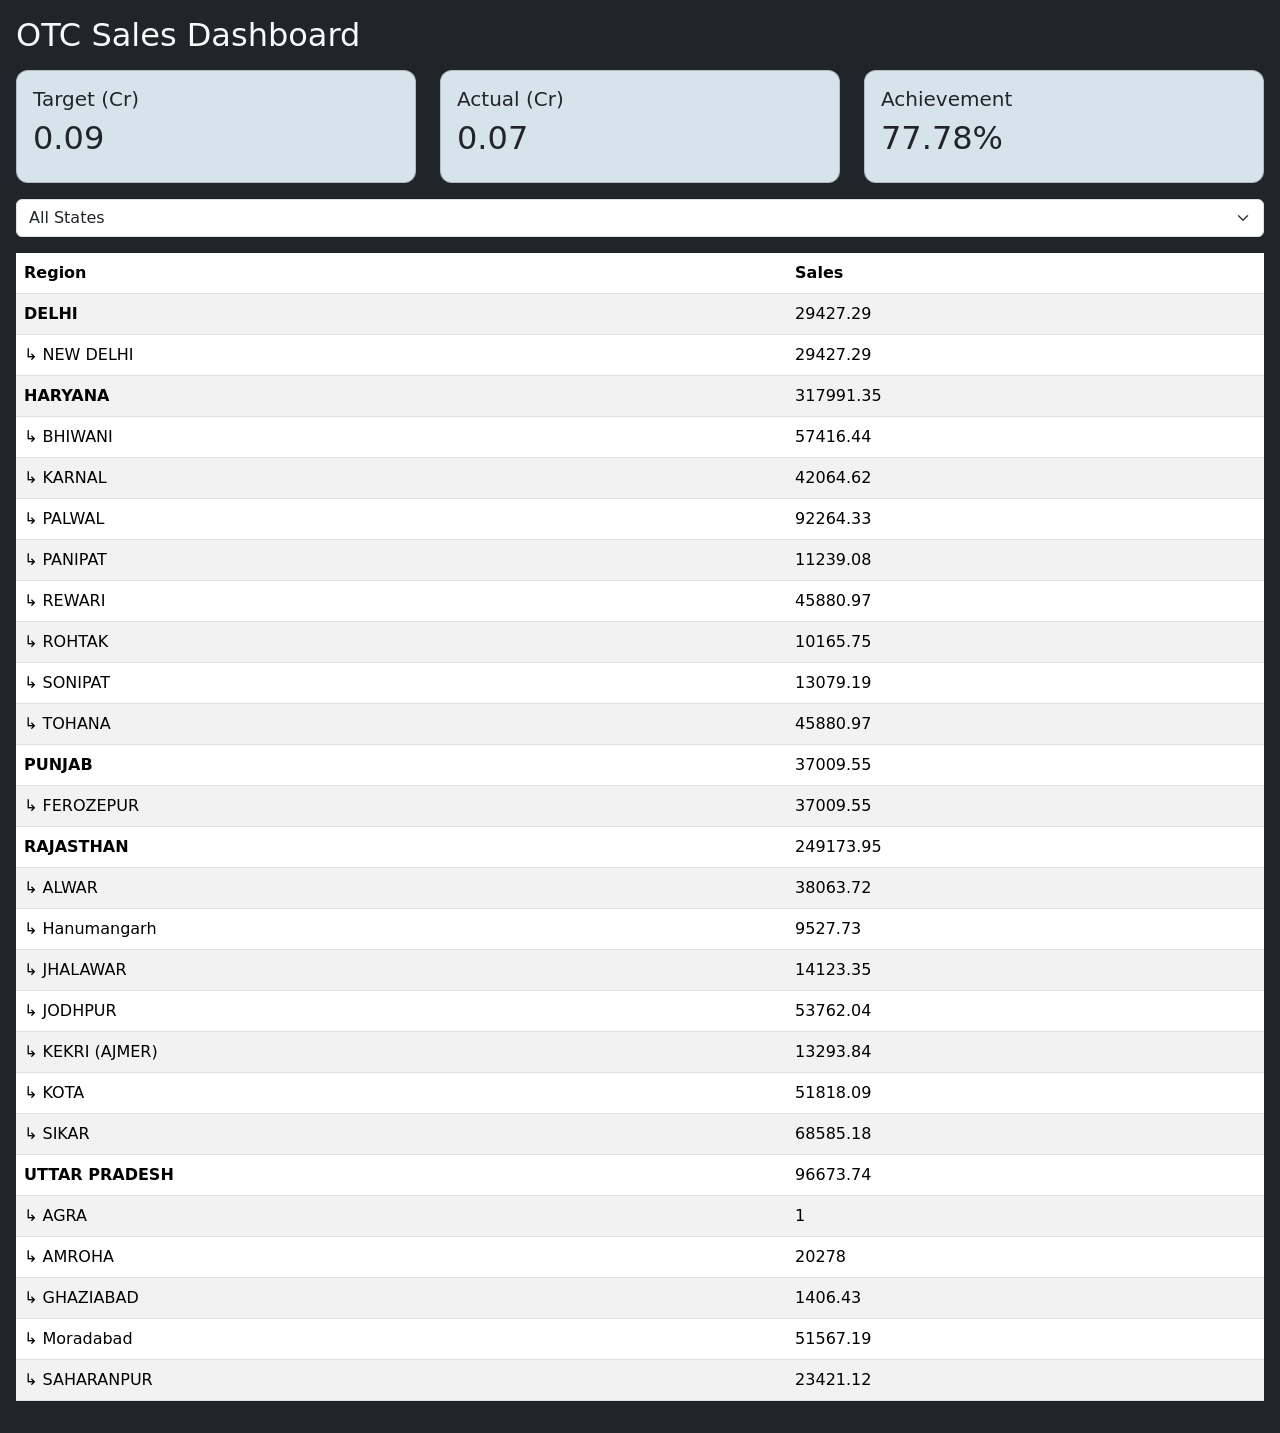
==== index.html @ b78dab8b "Initial commit" ====
<!DOCTYPE html>
<html>
<head>
<title>OTC Sales Dashboard</title>
<link href="https://cdn.jsdelivr.net/npm/bootstrap@5.3.7/dist/css/bootstrap.min.css" rel="stylesheet">
<link rel="stylesheet" href="style.css">
</head>
<body>
<div class="container-fluid p-3 bg-dark text-light">
<h2>OTC Sales Dashboard</h2>

<div class="row my-3">
<div class="col"><div class="card p-3"><h5>Target (Cr)</h5><h2 id="target"></h2></div></div>
<div class="col"><div class="card p-3"><h5>Actual (Cr)</h5><h2 id="actual"></h2></div></div>
<div class="col"><div class="card p-3"><h5>Achievement</h5><h2 id="achievement"></h2></div></div>
</div>

<div class="row mb-3">
<div class="col"><select id="stateFilter" class="form-select"><option>All States</option></select></div>
</div>

<table class="table table-striped bg-white">
<thead><tr><th>Region</th><th>Sales</th></tr></thead>
<tbody id="tableBody"></tbody>
</table>
</div>
<script src="app.js"></script>
</body>
</html>
---- style.css ----
body{background:#e9edf2}.card{background:#d7e3eb;border-radius:12px} .child{padding-left:40px;}
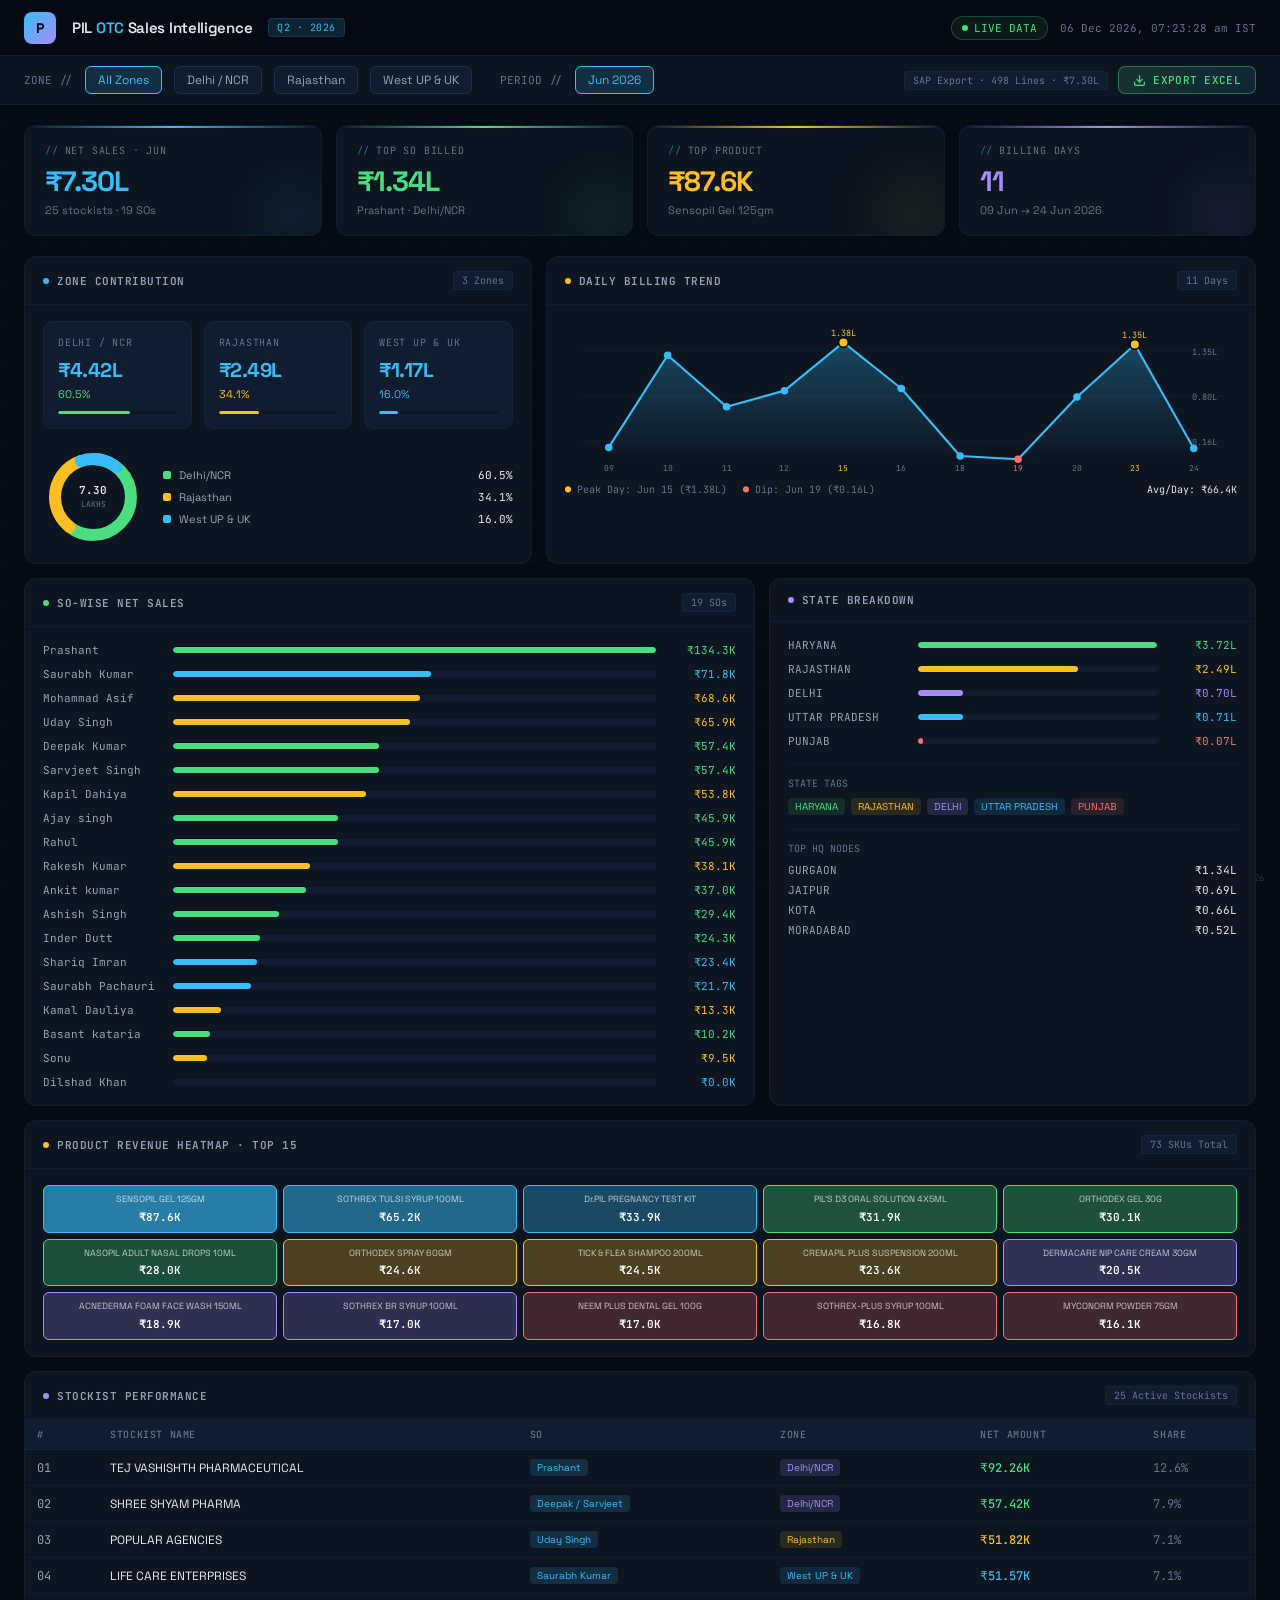
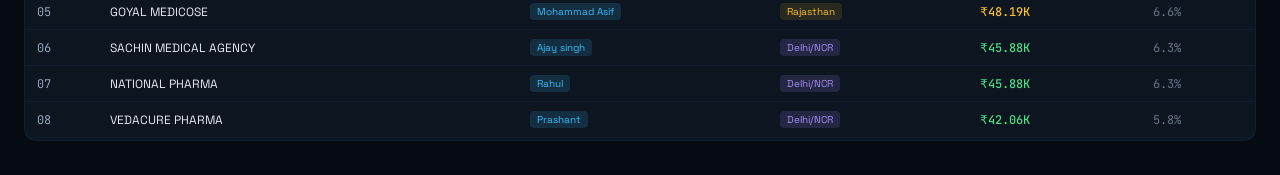
==== commit 039d7534: "Updated dashboard version 2" ====
--- a/index.html
+++ b/index.html
@@ -1,29 +1,1156 @@
 <!DOCTYPE html>
-<html>
+<html lang="en">
 <head>
-<title>OTC Sales Dashboard</title>
-<link href="https://cdn.jsdelivr.net/npm/bootstrap@5.3.7/dist/css/bootstrap.min.css" rel="stylesheet">
-<link rel="stylesheet" href="style.css">
+<meta charset="UTF-8">
+<meta name="viewport" content="width=device-width, initial-scale=1.0">
+<title>PIL OTC — Sales Intelligence</title>
+<script src="https://cdn.sheetjs.com/xlsx-0.20.3/package/dist/xlsx.full.min.js"></script>
+<style>
+  @import url('https://fonts.googleapis.com/css2?family=Space+Grotesk:wght@300;400;500;600;700&family=JetBrains+Mono:wght@400;500&display=swap');
+
+  :root {
+    --bg: #060a12;
+    --surface: #0d1520;
+    --surface2: #111c2e;
+    --border: rgba(56,189,248,0.12);
+    --border2: rgba(56,189,248,0.06);
+    --cyan: #38bdf8;
+    --cyan-dim: rgba(56,189,248,0.15);
+    --cyan-glow: rgba(56,189,248,0.08);
+    --green: #4ade80;
+    --green-dim: rgba(74,222,128,0.15);
+    --red: #f87171;
+    --red-dim: rgba(248,113,113,0.15);
+    --amber: #fbbf24;
+    --amber-dim: rgba(251,191,36,0.15);
+    --purple: #a78bfa;
+    --purple-dim: rgba(167,139,250,0.12);
+    --text: #e2e8f0;
+    --text-dim: #64748b;
+    --text-mid: #94a3b8;
+    --mono: 'JetBrains Mono', monospace;
+    --sans: 'Space Grotesk', sans-serif;
+  }
+
+  * { box-sizing: border-box; margin: 0; padding: 0; }
+  body {
+    background: var(--bg);
+    color: var(--text);
+    font-family: var(--sans);
+    font-size: 13px;
+    min-height: 100vh;
+    overflow-x: hidden;
+  }
+
+  /* GRID LINES BG */
+  body::before {
+    content: '';
+    position: fixed;
+    inset: 0;
+    background-image:
+      linear-gradient(rgba(56,189,248,0.03) 1px, transparent 1px),
+      linear-gradient(90deg, rgba(56,189,248,0.03) 1px, transparent 1px);
+    background-size: 40px 40px;
+    pointer-events: none;
+    z-index: 0;
+  }
+
+  /* HEADER */
+  .header {
+    position: sticky;
+    top: 0;
+    z-index: 100;
+    background: rgba(6,10,18,0.95);
+    backdrop-filter: blur(20px);
+    border-bottom: 1px solid var(--border);
+    padding: 0 24px;
+    display: flex;
+    align-items: center;
+    justify-content: space-between;
+    height: 56px;
+  }
+  .header-left {
+    display: flex;
+    align-items: center;
+    gap: 16px;
+  }
+  .logo-mark {
+    width: 32px; height: 32px;
+    background: linear-gradient(135deg, var(--cyan), var(--purple));
+    border-radius: 8px;
+    display: flex; align-items: center; justify-content: center;
+    font-size: 14px; font-weight: 700; color: #000;
+  }
+  .logo-text {
+    font-size: 15px; font-weight: 600; letter-spacing: -0.3px;
+  }
+  .logo-text span { color: var(--cyan); }
+  .header-tag {
+    background: var(--cyan-dim);
+    border: 1px solid var(--border);
+    color: var(--cyan);
+    font-family: var(--mono);
+    font-size: 10px;
+    padding: 2px 8px;
+    border-radius: 4px;
+    letter-spacing: 0.5px;
+  }
+  .header-right {
+    display: flex; align-items: center; gap: 12px;
+  }
+  .live-pill {
+    display: flex; align-items: center; gap: 6px;
+    background: rgba(74,222,128,0.08);
+    border: 1px solid rgba(74,222,128,0.25);
+    padding: 4px 10px; border-radius: 20px;
+    font-size: 11px; color: var(--green);
+    font-family: var(--mono);
+  }
+  .live-dot {
+    width: 6px; height: 6px; border-radius: 50%;
+    background: var(--green);
+    animation: pulse-green 2s infinite;
+  }
+  @keyframes pulse-green {
+    0%,100% { opacity: 1; box-shadow: 0 0 0 0 rgba(74,222,128,0.4); }
+    50% { opacity: 0.7; box-shadow: 0 0 0 4px rgba(74,222,128,0); }
+  }
+  .header-date {
+    font-family: var(--mono);
+    font-size: 11px;
+    color: var(--text-dim);
+  }
+
+  /* FILTER BAR */
+  .filter-bar {
+    position: relative; z-index: 10;
+    background: var(--surface);
+    border-bottom: 1px solid var(--border2);
+    padding: 10px 24px;
+    display: flex; align-items: center; gap: 12px; flex-wrap: wrap;
+  }
+  .filter-label { font-size: 11px; color: var(--text-dim); font-family: var(--mono); }
+  .filter-btn {
+    background: var(--surface2);
+    border: 1px solid var(--border);
+    color: var(--text-mid);
+    font-family: var(--sans);
+    font-size: 12px;
+    padding: 5px 12px;
+    border-radius: 6px;
+    cursor: pointer;
+    transition: all 0.15s;
+  }
+  .filter-btn:hover, .filter-btn.active {
+    background: var(--cyan-dim);
+    border-color: var(--cyan);
+    color: var(--cyan);
+  }
+
+  /* MAIN */
+  main {
+    position: relative; z-index: 1;
+    padding: 20px 24px;
+    max-width: 1600px;
+    margin: 0 auto;
+  }
+
+  /* KPI ROW */
+  .kpi-row {
+    display: grid;
+    grid-template-columns: repeat(4, 1fr);
+    gap: 14px;
+    margin-bottom: 20px;
+  }
+  .kpi-card {
+    background: var(--surface);
+    border: 1px solid var(--border2);
+    border-radius: 12px;
+    padding: 18px 20px;
+    position: relative;
+    overflow: hidden;
+    transition: border-color 0.2s;
+  }
+  .kpi-card:hover { border-color: var(--border); }
+  .kpi-card::before {
+    content: '';
+    position: absolute;
+    top: 0; left: 0; right: 0;
+    height: 2px;
+  }
+  .kpi-card.cyan::before { background: linear-gradient(90deg, transparent, var(--cyan), transparent); }
+  .kpi-card.green::before { background: linear-gradient(90deg, transparent, var(--green), transparent); }
+  .kpi-card.amber::before { background: linear-gradient(90deg, transparent, var(--amber), transparent); }
+  .kpi-card.purple::before { background: linear-gradient(90deg, transparent, var(--purple), transparent); }
+  .kpi-label {
+    font-size: 10px; font-family: var(--mono); color: var(--text-dim);
+    letter-spacing: 0.8px; text-transform: uppercase; margin-bottom: 10px;
+    display: flex; align-items: center; gap: 6px;
+  }
+  .kpi-label::before {
+    content: '//';
+    color: var(--cyan);
+    opacity: 0.5;
+  }
+  .kpi-value {
+    font-size: 28px; font-weight: 700; letter-spacing: -1px;
+    line-height: 1;
+  }
+  .kpi-card.cyan .kpi-value { color: var(--cyan); }
+  .kpi-card.green .kpi-value { color: var(--green); }
+  .kpi-card.amber .kpi-value { color: var(--amber); }
+  .kpi-card.purple .kpi-value { color: var(--purple); }
+  .kpi-sub {
+    margin-top: 8px; font-size: 11px; color: var(--text-dim);
+    display: flex; align-items: center; gap: 6px;
+  }
+  .kpi-glow {
+    position: absolute; bottom: -20px; right: -10px;
+    width: 80px; height: 80px; border-radius: 50%;
+    filter: blur(30px); opacity: 0.08;
+  }
+  .kpi-card.cyan .kpi-glow { background: var(--cyan); }
+  .kpi-card.green .kpi-glow { background: var(--green); }
+  .kpi-card.amber .kpi-glow { background: var(--amber); }
+  .kpi-card.purple .kpi-glow { background: var(--purple); }
+
+  /* GRID LAYOUTS */
+  .grid-2 { display: grid; grid-template-columns: 1fr 1fr; gap: 14px; margin-bottom: 14px; }
+  .grid-3 { display: grid; grid-template-columns: 1fr 1fr 1fr; gap: 14px; margin-bottom: 14px; }
+  .grid-5-7 { display: grid; grid-template-columns: 5fr 7fr; gap: 14px; margin-bottom: 14px; }
+  .grid-6-4 { display: grid; grid-template-columns: 6fr 4fr; gap: 14px; margin-bottom: 14px; }
+
+  /* PANEL */
+  .panel {
+    background: var(--surface);
+    border: 1px solid var(--border2);
+    border-radius: 12px;
+    overflow: hidden;
+  }
+  .panel-header {
+    padding: 14px 18px;
+    border-bottom: 1px solid var(--border2);
+    display: flex; align-items: center; justify-content: space-between;
+  }
+  .panel-title {
+    font-size: 11px; font-weight: 600; color: var(--text-mid);
+    font-family: var(--mono); letter-spacing: 0.5px; text-transform: uppercase;
+    display: flex; align-items: center; gap: 8px;
+  }
+  .panel-title-dot {
+    width: 6px; height: 6px; border-radius: 50%;
+    background: var(--cyan);
+  }
+  .panel-body { padding: 16px 18px; }
+
+  /* BAR CHART */
+  .bar-chart { display: flex; flex-direction: column; gap: 10px; }
+  .bar-row { display: grid; grid-template-columns: 120px 1fr 70px; align-items: center; gap: 10px; }
+  .bar-name {
+    font-size: 11px; color: var(--text-mid); white-space: nowrap;
+    overflow: hidden; text-overflow: ellipsis;
+    font-family: var(--mono);
+  }
+  .bar-track {
+    height: 6px; background: var(--surface2); border-radius: 3px; overflow: hidden;
+  }
+  .bar-fill {
+    height: 100%; border-radius: 3px;
+    transition: width 1s cubic-bezier(0.4,0,0.2,1);
+  }
+  .bar-amount {
+    font-size: 11px; font-family: var(--mono); color: var(--text-mid);
+    text-align: right;
+  }
+
+  /* SPARKLINE / AREA CHART */
+  .chart-container { position: relative; }
+  svg.spark { width: 100%; overflow: visible; }
+
+  /* ZONE CARDS */
+  .zone-grid { display: grid; grid-template-columns: 1fr 1fr 1fr; gap: 12px; }
+  .zone-card {
+    background: var(--surface2);
+    border: 1px solid var(--border2);
+    border-radius: 10px;
+    padding: 14px;
+    position: relative;
+    overflow: hidden;
+  }
+  .zone-name {
+    font-size: 10px; font-family: var(--mono); color: var(--text-dim);
+    text-transform: uppercase; letter-spacing: 0.8px; margin-bottom: 8px;
+  }
+  .zone-value {
+    font-size: 20px; font-weight: 700; color: var(--cyan); letter-spacing: -0.5px;
+  }
+  .zone-pct {
+    font-size: 11px; margin-top: 4px;
+  }
+  .zone-bar {
+    margin-top: 10px; height: 3px; background: var(--surface);
+    border-radius: 2px; overflow: hidden;
+  }
+  .zone-bar-fill { height: 100%; background: var(--cyan); border-radius: 2px; }
+
+  /* TABLE */
+  .data-table { width: 100%; border-collapse: collapse; }
+  .data-table th {
+    font-size: 10px; font-family: var(--mono); color: var(--text-dim);
+    text-transform: uppercase; letter-spacing: 0.6px;
+    padding: 8px 12px;
+    border-bottom: 1px solid var(--border2);
+    text-align: left; font-weight: 500;
+    background: var(--surface2);
+  }
+  .data-table td {
+    padding: 9px 12px; font-size: 12px; color: var(--text-mid);
+    border-bottom: 1px solid var(--border2);
+    font-family: var(--mono);
+  }
+  .data-table tr:last-child td { border-bottom: none; }
+  .data-table tr:hover td { background: rgba(56,189,248,0.03); }
+  .rank-num {
+    color: var(--text-dim); font-size: 10px;
+  }
+  .amount-cell { color: var(--text); font-weight: 500; }
+  .so-tag {
+    background: var(--cyan-dim);
+    color: var(--cyan);
+    padding: 2px 7px; border-radius: 4px; font-size: 10px;
+    font-family: var(--sans);
+    display: inline-block;
+  }
+  .state-badge {
+    display: inline-block;
+    padding: 2px 7px; border-radius: 4px; font-size: 10px;
+    font-family: var(--sans);
+  }
+  .state-DL { background: rgba(167,139,250,0.15); color: var(--purple); }
+  .state-UP { background: rgba(56,189,248,0.12); color: var(--cyan); }
+  .state-RJ { background: rgba(251,191,36,0.12); color: var(--amber); }
+  .state-HR { background: rgba(74,222,128,0.12); color: var(--green); }
+  .state-PB { background: rgba(248,113,113,0.12); color: var(--red); }
+
+  /* DONUT / RING */
+  .ring-wrap { display: flex; align-items: center; gap: 20px; }
+  .ring-legend { display: flex; flex-direction: column; gap: 8px; flex: 1; }
+  .ring-item { display: flex; align-items: center; gap: 8px; }
+  .ring-dot { width: 8px; height: 8px; border-radius: 2px; flex-shrink: 0; }
+  .ring-item-label { font-size: 11px; color: var(--text-mid); flex: 1; }
+  .ring-item-val { font-size: 11px; font-family: var(--mono); color: var(--text); }
+
+  /* PRODUCT HEATMAP */
+  .heat-grid {
+    display: grid;
+    grid-template-columns: repeat(5, 1fr);
+    gap: 6px;
+  }
+  .heat-cell {
+    border-radius: 6px;
+    padding: 8px 6px;
+    text-align: center;
+    cursor: default;
+    transition: transform 0.15s;
+    position: relative;
+    overflow: hidden;
+  }
+  .heat-cell:hover { transform: scale(1.04); z-index: 5; }
+  .heat-cell-name {
+    font-size: 9px; line-height: 1.3; color: rgba(255,255,255,0.7);
+    font-family: var(--sans);
+    display: -webkit-box;
+    -webkit-line-clamp: 2;
+    -webkit-box-orient: vertical;
+    overflow: hidden;
+  }
+  .heat-cell-val {
+    font-size: 11px; font-weight: 600; color: #fff;
+    font-family: var(--mono); margin-top: 4px;
+  }
+
+  /* DAILY TREND */
+  .trend-labels {
+    display: flex; justify-content: space-between;
+    font-size: 10px; font-family: var(--mono); color: var(--text-dim);
+    margin-top: 6px; padding: 0 2px;
+  }
+
+  /* SCROLLABLE PANELS */
+  .scroll-body { max-height: 320px; overflow-y: auto; }
+  .scroll-body::-webkit-scrollbar { width: 4px; }
+  .scroll-body::-webkit-scrollbar-track { background: transparent; }
+  .scroll-body::-webkit-scrollbar-thumb { background: var(--border); border-radius: 2px; }
+
+  /* SECTION DIVIDER */
+  .section-div {
+    display: flex; align-items: center; gap: 12px;
+    margin: 20px 0 14px;
+  }
+  .section-div-label {
+    font-size: 10px; font-family: var(--mono); color: var(--text-dim);
+    text-transform: uppercase; letter-spacing: 1px; white-space: nowrap;
+  }
+  .section-div-line {
+    flex: 1; height: 1px; background: var(--border2);
+  }
+
+  /* CHIP */
+  .chip {
+    background: var(--surface2); border: 1px solid var(--border2);
+    color: var(--text-dim); font-size: 10px; font-family: var(--mono);
+    padding: 2px 8px; border-radius: 4px;
+  }
+
+  /* PROGRESS RING (SVG) */
+  .pct-badge {
+    font-family: var(--mono); font-size: 13px; font-weight: 600;
+  }
+  .green-text { color: var(--green); }
+  .red-text { color: var(--red); }
+  .amber-text { color: var(--amber); }
+
+  /* ANIMATED ENTRY */
+  .panel { animation: fadeUp 0.4s ease both; }
+  @keyframes fadeUp {
+    from { opacity: 0; transform: translateY(12px); }
+    to { opacity: 1; transform: translateY(0); }
+  }
+  .kpi-card { animation: fadeUp 0.3s ease both; }
+  .kpi-card:nth-child(1) { animation-delay: 0.05s; }
+  .kpi-card:nth-child(2) { animation-delay: 0.1s; }
+  .kpi-card:nth-child(3) { animation-delay: 0.15s; }
+  .kpi-card:nth-child(4) { animation-delay: 0.2s; }
+
+  /* TABS */
+  .tab-bar {
+    display: flex; gap: 4px;
+    background: var(--surface2); border-radius: 8px; padding: 3px;
+  }
+  .tab-btn {
+    background: transparent; border: none; color: var(--text-dim);
+    font-family: var(--sans); font-size: 11px; font-weight: 500;
+    padding: 5px 12px; border-radius: 6px; cursor: pointer; transition: all 0.15s;
+  }
+  .tab-btn.active { background: var(--surface); color: var(--cyan); }
+
+  /* EXPORT BUTTON */
+  .export-btn {
+    display: flex; align-items: center; gap: 7px;
+    background: linear-gradient(135deg, rgba(74,222,128,0.15), rgba(56,189,248,0.1));
+    border: 1px solid rgba(74,222,128,0.4);
+    color: var(--green);
+    font-family: var(--mono); font-size: 11px; font-weight: 500;
+    padding: 6px 14px; border-radius: 7px;
+    cursor: pointer; transition: all 0.2s;
+    letter-spacing: 0.3px; white-space: nowrap;
+  }
+  .export-btn:hover {
+    background: linear-gradient(135deg, rgba(74,222,128,0.25), rgba(56,189,248,0.18));
+    border-color: var(--green);
+    box-shadow: 0 0 16px rgba(74,222,128,0.2);
+    transform: translateY(-1px);
+  }
+  .export-btn:active { transform: translateY(0); }
+  .export-btn svg { flex-shrink: 0; }
+
+  .export-toast {
+    position: fixed; bottom: 24px; left: 50%; transform: translateX(-50%);
+    background: var(--surface); border: 1px solid var(--green);
+    color: var(--green); font-family: var(--mono); font-size: 12px;
+    padding: 10px 20px; border-radius: 8px;
+    box-shadow: 0 4px 24px rgba(74,222,128,0.2);
+    z-index: 9999; pointer-events: none;
+    opacity: 0; transition: opacity 0.3s;
+  }
+  .export-toast.show { opacity: 1; }
+
+  /* WATERMARK */
+  .corner-mark {
+    position: fixed; bottom: 16px; right: 16px;
+    font-family: var(--mono); font-size: 9px; color: var(--text-dim);
+    opacity: 0.4; z-index: 0;
+  }
+</style>
 </head>
 <body>
-<div class="container-fluid p-3 bg-dark text-light">
-<h2>OTC Sales Dashboard</h2>
-
-<div class="row my-3">
-<div class="col"><div class="card p-3"><h5>Target (Cr)</h5><h2 id="target"></h2></div></div>
-<div class="col"><div class="card p-3"><h5>Actual (Cr)</h5><h2 id="actual"></h2></div></div>
-<div class="col"><div class="card p-3"><h5>Achievement</h5><h2 id="achievement"></h2></div></div>
+
+<!-- HEADER -->
+<header class="header">
+  <div class="header-left">
+    <div class="logo-mark">P</div>
+    <div class="logo-text">PIL <span>OTC</span> Sales Intelligence</div>
+    <div class="header-tag">Q2 · 2026</div>
+  </div>
+  <div class="header-right">
+    <div class="live-pill"><div class="live-dot"></div>LIVE DATA</div>
+    <div class="header-date" id="clock">29 Jun 2026</div>
+  </div>
+</header>
+
+<!-- FILTER BAR -->
+<div class="filter-bar">
+  <span class="filter-label">ZONE //</span>
+  <button class="filter-btn active" onclick="filterZone('All',this)">All Zones</button>
+  <button class="filter-btn" onclick="filterZone('Delhi/NCR',this)">Delhi / NCR</button>
+  <button class="filter-btn" onclick="filterZone('Rajasthan',this)">Rajasthan</button>
+  <button class="filter-btn" onclick="filterZone('West UP & UK',this)">West UP & UK</button>
+  <span class="filter-label" style="margin-left:16px">PERIOD //</span>
+  <button class="filter-btn active">Jun 2026</button>
+  <div style="margin-left:auto;display:flex;align-items:center;gap:10px">
+    <span class="chip">SAP Export · 498 Lines · ₹7.30L</span>
+    <button class="export-btn" onclick="exportToExcel()">
+      <svg width="13" height="13" viewBox="0 0 24 24" fill="none" stroke="currentColor" stroke-width="2.2" stroke-linecap="round" stroke-linejoin="round">
+        <path d="M21 15v4a2 2 0 01-2 2H5a2 2 0 01-2-2v-4"/>
+        <polyline points="7 10 12 15 17 10"/>
+        <line x1="12" y1="15" x2="12" y2="3"/>
+      </svg>
+      EXPORT EXCEL
+    </button>
+  </div>
 </div>
 
-<div class="row mb-3">
-<div class="col"><select id="stateFilter" class="form-select"><option>All States</option></select></div>
-</div>
-
-<table class="table table-striped bg-white">
-<thead><tr><th>Region</th><th>Sales</th></tr></thead>
-<tbody id="tableBody"></tbody>
-</table>
-</div>
-<script src="app.js"></script>
+<!-- TOAST -->
+<div class="export-toast" id="exportToast">✓ Excel exported successfully</div>
+
+<!-- MAIN -->
+<main>
+
+  <!-- KPI ROW -->
+  <div class="kpi-row" id="kpiRow">
+    <div class="kpi-card cyan">
+      <div class="kpi-glow"></div>
+      <div class="kpi-label">Net Sales · Jun</div>
+      <div class="kpi-value" id="kpiTotal">₹7.30L</div>
+      <div class="kpi-sub"><span>25 stockists · 19 SOs</span></div>
+    </div>
+    <div class="kpi-card green">
+      <div class="kpi-glow"></div>
+      <div class="kpi-label">Top SO Billed</div>
+      <div class="kpi-value green-text">₹1.34L</div>
+      <div class="kpi-sub">Prashant · Delhi/NCR</div>
+    </div>
+    <div class="kpi-card amber">
+      <div class="kpi-glow"></div>
+      <div class="kpi-label">Top Product</div>
+      <div class="kpi-value amber-text">₹87.6K</div>
+      <div class="kpi-sub">Sensopil Gel 125gm</div>
+    </div>
+    <div class="kpi-card purple">
+      <div class="kpi-glow"></div>
+      <div class="kpi-label">Billing Days</div>
+      <div class="kpi-value" style="color:var(--purple)">11</div>
+      <div class="kpi-sub">09 Jun → 24 Jun 2026</div>
+    </div>
+  </div>
+
+  <!-- ROW 1: ZONE + DAILY TREND -->
+  <div class="grid-5-7" style="margin-bottom:14px">
+    
+    <!-- ZONE PERFORMANCE -->
+    <div class="panel">
+      <div class="panel-header">
+        <div class="panel-title"><div class="panel-title-dot"></div>Zone Contribution</div>
+        <div class="chip">3 Zones</div>
+      </div>
+      <div class="panel-body">
+        <div class="zone-grid">
+          <div class="zone-card">
+            <div class="zone-name">Delhi / NCR</div>
+            <div class="zone-value" id="zDelhi">₹4.42L</div>
+            <div class="zone-pct green-text">60.5%</div>
+            <div class="zone-bar"><div class="zone-bar-fill" style="width:60.5%;background:var(--green)"></div></div>
+          </div>
+          <div class="zone-card">
+            <div class="zone-name">Rajasthan</div>
+            <div class="zone-value">₹2.49L</div>
+            <div class="zone-pct amber-text">34.1%</div>
+            <div class="zone-bar"><div class="zone-bar-fill" style="width:34.1%;background:var(--amber)"></div></div>
+          </div>
+          <div class="zone-card">
+            <div class="zone-name">West UP & UK</div>
+            <div class="zone-value">₹1.17L</div>
+            <div class="zone-pct" style="color:var(--cyan)">16.0%</div>
+            <div class="zone-bar"><div class="zone-bar-fill" style="width:16%;background:var(--cyan)"></div></div>
+          </div>
+        </div>
+
+        <!-- DONUT CHART (SVG) -->
+        <div style="display:flex;align-items:center;gap:20px;margin-top:18px">
+          <svg width="100" height="100" viewBox="0 0 100 100">
+            <!-- Delhi/NCR 60.5% -->
+            <circle cx="50" cy="50" r="38" fill="none" stroke="var(--surface2)" stroke-width="12"/>
+            <!-- Total circumference = 2π*38 ≈ 238.76 -->
+            <circle cx="50" cy="50" r="38" fill="none" stroke="var(--green)" stroke-width="12"
+              stroke-dasharray="144.45 94.31" stroke-dashoffset="59.69" stroke-linecap="round"/>
+            <circle cx="50" cy="50" r="38" fill="none" stroke="var(--amber)" stroke-width="12"
+              stroke-dasharray="81.41 157.35" stroke-dashoffset="-84.76" stroke-linecap="round"/>
+            <circle cx="50" cy="50" r="38" fill="none" stroke="var(--cyan)" stroke-width="12"
+              stroke-dasharray="38.20 200.56" stroke-dashoffset="-166.17" stroke-linecap="round"/>
+            <text x="50" y="47" text-anchor="middle" fill="var(--text)" font-size="11" font-weight="600" font-family="JetBrains Mono">7.30</text>
+            <text x="50" y="60" text-anchor="middle" fill="var(--text-dim)" font-size="8" font-family="JetBrains Mono">LAKHS</text>
+          </svg>
+          <div class="ring-legend">
+            <div class="ring-item">
+              <div class="ring-dot" style="background:var(--green)"></div>
+              <div class="ring-item-label">Delhi/NCR</div>
+              <div class="ring-item-val">60.5%</div>
+            </div>
+            <div class="ring-item">
+              <div class="ring-dot" style="background:var(--amber)"></div>
+              <div class="ring-item-label">Rajasthan</div>
+              <div class="ring-item-val">34.1%</div>
+            </div>
+            <div class="ring-item">
+              <div class="ring-dot" style="background:var(--cyan)"></div>
+              <div class="ring-item-label">West UP & UK</div>
+              <div class="ring-item-val">16.0%</div>
+            </div>
+          </div>
+        </div>
+      </div>
+    </div>
+
+    <!-- DAILY SALES TREND -->
+    <div class="panel">
+      <div class="panel-header">
+        <div class="panel-title"><div class="panel-title-dot" style="background:var(--amber)"></div>Daily Billing Trend</div>
+        <div class="chip">11 Days</div>
+      </div>
+      <div class="panel-body">
+        <svg class="spark" viewBox="0 0 600 140" style="height:150px">
+          <defs>
+            <linearGradient id="areaGrad" x1="0" y1="0" x2="0" y2="1">
+              <stop offset="0%" stop-color="var(--cyan)" stop-opacity="0.3"/>
+              <stop offset="100%" stop-color="var(--cyan)" stop-opacity="0"/>
+            </linearGradient>
+          </defs>
+          <!-- Grid lines -->
+          <line x1="0" y1="28" x2="600" y2="28" stroke="var(--border2)" stroke-width="1"/>
+          <line x1="0" y1="70" x2="600" y2="70" stroke="var(--border2)" stroke-width="1"/>
+          <line x1="0" y1="112" x2="600" y2="112" stroke="var(--border2)" stroke-width="1"/>
+          <!-- Y labels -->
+          <text x="595" y="32" fill="var(--text-dim)" font-size="8" text-anchor="end" font-family="JetBrains Mono">1.35L</text>
+          <text x="595" y="74" fill="var(--text-dim)" font-size="8" text-anchor="end" font-family="JetBrains Mono">0.80L</text>
+          <text x="595" y="116" fill="var(--text-dim)" font-size="8" text-anchor="end" font-family="JetBrains Mono">0.16L</text>
+          <!-- Area fill -->
+          <!--
+            Data: [37129,127477,65001,79319,138292,83553,20392,16464,68018,135312,37009]
+            Max=138292, Min=16464, Range=121828
+            X positions: 11 points, width=600, spacing=55
+            Y: scale 130-20=110px range → y = 130 - ((val-16464)/121828)*110
+          -->
+          <path d="M27,118 L82,32 L137,80 L191,65 L246,20 L300,63 L355,126 L409,129 L464,71 L518,22 L573,119 L573,130 L27,130 Z"
+            fill="url(#areaGrad)"/>
+          <!-- Line -->
+          <polyline points="27,118 82,32 137,80 191,65 246,20 300,63 355,126 409,129 464,71 518,22 573,119"
+            fill="none" stroke="var(--cyan)" stroke-width="2" stroke-linejoin="round"/>
+          <!-- Dots -->
+          <circle cx="27" cy="118" r="3.5" fill="var(--cyan)"/>
+          <circle cx="82" cy="32" r="3.5" fill="var(--cyan)"/>
+          <circle cx="137" cy="80" r="3.5" fill="var(--cyan)"/>
+          <circle cx="191" cy="65" r="3.5" fill="var(--cyan)"/>
+          <circle cx="246" cy="20" r="4.5" fill="var(--amber)" stroke="var(--bg)" stroke-width="1.5"/><!-- Peak -->
+          <circle cx="300" cy="63" r="3.5" fill="var(--cyan)"/>
+          <circle cx="355" cy="126" r="3.5" fill="var(--cyan)"/>
+          <circle cx="409" cy="129" r="3.5" fill="var(--red)"/><!-- Lowest -->
+          <circle cx="464" cy="71" r="3.5" fill="var(--cyan)"/>
+          <circle cx="518" cy="22" r="4.5" fill="var(--amber)" stroke="var(--bg)" stroke-width="1.5"/>
+          <circle cx="573" cy="119" r="3.5" fill="var(--cyan)"/>
+          <!-- Peak label -->
+          <text x="246" y="14" text-anchor="middle" fill="var(--amber)" font-size="8" font-family="JetBrains Mono">1.38L</text>
+          <text x="518" y="16" text-anchor="middle" fill="var(--amber)" font-size="8" font-family="JetBrains Mono">1.35L</text>
+          <!-- Day labels -->
+          <text x="27" y="140" text-anchor="middle" fill="var(--text-dim)" font-size="7.5" font-family="JetBrains Mono">09</text>
+          <text x="82" y="140" text-anchor="middle" fill="var(--text-dim)" font-size="7.5" font-family="JetBrains Mono">10</text>
+          <text x="137" y="140" text-anchor="middle" fill="var(--text-dim)" font-size="7.5" font-family="JetBrains Mono">11</text>
+          <text x="191" y="140" text-anchor="middle" fill="var(--text-dim)" font-size="7.5" font-family="JetBrains Mono">12</text>
+          <text x="246" y="140" text-anchor="middle" fill="var(--amber)" font-size="7.5" font-family="JetBrains Mono">15</text>
+          <text x="300" y="140" text-anchor="middle" fill="var(--text-dim)" font-size="7.5" font-family="JetBrains Mono">16</text>
+          <text x="355" y="140" text-anchor="middle" fill="var(--text-dim)" font-size="7.5" font-family="JetBrains Mono">18</text>
+          <text x="409" y="140" text-anchor="middle" fill="var(--red)" font-size="7.5" font-family="JetBrains Mono">19</text>
+          <text x="464" y="140" text-anchor="middle" fill="var(--text-dim)" font-size="7.5" font-family="JetBrains Mono">20</text>
+          <text x="518" y="140" text-anchor="middle" fill="var(--amber)" font-size="7.5" font-family="JetBrains Mono">23</text>
+          <text x="573" y="140" text-anchor="middle" fill="var(--text-dim)" font-size="7.5" font-family="JetBrains Mono">24</text>
+        </svg>
+        <div style="display:flex;gap:16px;margin-top:8px;font-size:10px;font-family:var(--mono);color:var(--text-dim)">
+          <span><span style="color:var(--amber)">●</span> Peak Day: Jun 15 (₹1.38L)</span>
+          <span><span style="color:var(--red)">●</span> Dip: Jun 19 (₹0.16L)</span>
+          <span style="margin-left:auto;color:var(--text)">Avg/Day: ₹66.4K</span>
+        </div>
+      </div>
+    </div>
+  </div>
+
+  <!-- ROW 2: SO PERFORMANCE + CUSTOMER TABLE -->
+  <div class="grid-6-4" style="margin-bottom:14px">
+    
+    <!-- SO PERFORMANCE BAR CHART -->
+    <div class="panel">
+      <div class="panel-header">
+        <div class="panel-title"><div class="panel-title-dot" style="background:var(--green)"></div>SO-wise Net Sales</div>
+        <div class="chip">19 SOs</div>
+      </div>
+      <div class="panel-body">
+        <div class="bar-chart" id="soBarChart">
+          <!-- Rendered by JS -->
+        </div>
+      </div>
+    </div>
+
+    <!-- STATE BREAKDOWN -->
+    <div class="panel">
+      <div class="panel-header">
+        <div class="panel-title"><div class="panel-title-dot" style="background:var(--purple)"></div>State Breakdown</div>
+      </div>
+      <div class="panel-body">
+        <div class="bar-chart">
+          <div class="bar-row">
+            <div class="bar-name">HARYANA</div>
+            <div class="bar-track"><div class="bar-fill" style="width:100%;background:var(--green)"></div></div>
+            <div class="bar-amount green-text">₹3.72L</div>
+          </div>
+          <div class="bar-row">
+            <div class="bar-name">RAJASTHAN</div>
+            <div class="bar-track"><div class="bar-fill" style="width:67%;background:var(--amber)"></div></div>
+            <div class="bar-amount amber-text">₹2.49L</div>
+          </div>
+          <div class="bar-row">
+            <div class="bar-name">DELHI</div>
+            <div class="bar-track"><div class="bar-fill" style="width:19%;background:var(--purple)"></div></div>
+            <div class="bar-amount" style="color:var(--purple)">₹0.70L</div>
+          </div>
+          <div class="bar-row">
+            <div class="bar-name">UTTAR PRADESH</div>
+            <div class="bar-track"><div class="bar-fill" style="width:19%;background:var(--cyan)"></div></div>
+            <div class="bar-amount" style="color:var(--cyan)">₹0.71L</div>
+          </div>
+          <div class="bar-row">
+            <div class="bar-name">PUNJAB</div>
+            <div class="bar-track"><div class="bar-fill" style="width:2%;background:var(--red)"></div></div>
+            <div class="bar-amount red-text">₹0.07L</div>
+          </div>
+        </div>
+
+        <!-- Mini state labels -->
+        <div style="margin-top:16px;border-top:1px solid var(--border2);padding-top:12px">
+          <div style="font-size:10px;font-family:var(--mono);color:var(--text-dim);margin-bottom:8px">STATE TAGS</div>
+          <div style="display:flex;flex-wrap:wrap;gap:6px">
+            <span class="state-badge state-HR">HARYANA</span>
+            <span class="state-badge state-RJ">RAJASTHAN</span>
+            <span class="state-badge state-DL">DELHI</span>
+            <span class="state-badge state-UP">UTTAR PRADESH</span>
+            <span class="state-badge state-PB">PUNJAB</span>
+          </div>
+        </div>
+
+        <!-- HQ performance quick peek -->
+        <div style="margin-top:14px;border-top:1px solid var(--border2);padding-top:12px">
+          <div style="font-size:10px;font-family:var(--mono);color:var(--text-dim);margin-bottom:8px">TOP HQ NODES</div>
+          <div style="display:flex;flex-direction:column;gap:6px">
+            <div style="display:flex;justify-content:space-between;font-size:11px;font-family:var(--mono)">
+              <span style="color:var(--text-mid)">GURGAON</span><span style="color:var(--text)">₹1.34L</span>
+            </div>
+            <div style="display:flex;justify-content:space-between;font-size:11px;font-family:var(--mono)">
+              <span style="color:var(--text-mid)">JAIPUR</span><span style="color:var(--text)">₹0.69L</span>
+            </div>
+            <div style="display:flex;justify-content:space-between;font-size:11px;font-family:var(--mono)">
+              <span style="color:var(--text-mid)">KOTA</span><span style="color:var(--text)">₹0.66L</span>
+            </div>
+            <div style="display:flex;justify-content:space-between;font-size:11px;font-family:var(--mono)">
+              <span style="color:var(--text-mid)">MORADABAD</span><span style="color:var(--text)">₹0.52L</span>
+            </div>
+          </div>
+        </div>
+      </div>
+    </div>
+  </div>
+
+  <!-- ROW 3: PRODUCT HEATMAP -->
+  <div class="panel" style="margin-bottom:14px">
+    <div class="panel-header">
+      <div class="panel-title"><div class="panel-title-dot" style="background:var(--amber)"></div>Product Revenue Heatmap · Top 15</div>
+      <div class="chip">73 SKUs Total</div>
+    </div>
+    <div class="panel-body">
+      <div class="heat-grid" id="heatGrid">
+        <!-- Rendered by JS -->
+      </div>
+    </div>
+  </div>
+
+  <!-- ROW 4: CUSTOMER TABLE -->
+  <div class="panel" style="margin-bottom:14px">
+    <div class="panel-header">
+      <div class="panel-title"><div class="panel-title-dot" style="background:var(--purple)"></div>Stockist Performance</div>
+      <div class="chip">25 Active Stockists</div>
+    </div>
+    <div class="scroll-body">
+      <table class="data-table" id="custTable">
+        <thead>
+          <tr>
+            <th>#</th>
+            <th>STOCKIST NAME</th>
+            <th>SO</th>
+            <th>ZONE</th>
+            <th>NET AMOUNT</th>
+            <th>SHARE</th>
+          </tr>
+        </thead>
+        <tbody id="custTbody">
+          <!-- Rendered by JS -->
+        </tbody>
+      </table>
+    </div>
+  </div>
+
+</main>
+
+<div class="corner-mark">PIL OTC · Sales Intelligence v1.0 · Jun 2026</div>
+
+<script>
+// ==================== DATA ====================
+const soData = [
+  {name:"Prashant",      zone:"Delhi/NCR",    amt:134328.95},
+  {name:"Saurabh Kumar", zone:"West UP & UK", amt:71845.19},
+  {name:"Mohammad Asif", zone:"Rajasthan",    amt:68585.18},
+  {name:"Uday Singh",    zone:"Rajasthan",    amt:65941.44},
+  {name:"Deepak Kumar",  zone:"Delhi/NCR",    amt:57416.44},
+  {name:"Sarvjeet Singh",zone:"Delhi/NCR",    amt:57416.44},
+  {name:"Kapil Dahiya",  zone:"Rajasthan",    amt:53762.04},
+  {name:"Ajay singh",    zone:"Delhi/NCR",    amt:45880.97},
+  {name:"Rahul",         zone:"Delhi/NCR",    amt:45880.97},
+  {name:"Rakesh Kumar",  zone:"Rajasthan",    amt:38063.72},
+  {name:"Ankit kumar",   zone:"Delhi/NCR",    amt:37009.55},
+  {name:"Ashish Singh",  zone:"Delhi/NCR",    amt:29427.29},
+  {name:"Inder Dutt",    zone:"Delhi/NCR",    amt:24318.27},
+  {name:"Shariq Imran",  zone:"West UP & UK", amt:23421.12},
+  {name:"Saurabh Pachauri",zone:"West UP & UK",amt:21684.43},
+  {name:"Kamal Dauliya", zone:"Rajasthan",    amt:13293.84},
+  {name:"Basant kataria",zone:"Delhi/NCR",    amt:10165.75},
+  {name:"Sonu",          zone:"Rajasthan",    amt:9527.73},
+  {name:"Dilshad Khan",  zone:"West UP & UK", amt:1.00},
+];
+
+const productData = [
+  {name:"SENSOPIL GEL 125GM",              amt:87608.40},
+  {name:"SOTHREX TULSI SYRUP 100ML",       amt:65192.95},
+  {name:"Dr.PIL PREGNANCY TEST KIT",       amt:33885.00},
+  {name:"PIL'S D3 ORAL SOLUTION 4X5ML",    amt:31860.00},
+  {name:"ORTHODEX GEL 30G",                amt:30131.92},
+  {name:"NASOPIL ADULT NASAL DROPS 10ML",  amt:28000.00},
+  {name:"ORTHODEX SPRAY 60GM",             amt:24552.00},
+  {name:"TICK & FLEA SHAMPOO 200ML",       amt:24531.14},
+  {name:"CREMAPIL PLUS SUSPENSION 200ML",  amt:23603.13},
+  {name:"DERMACARE NIP CARE CREAM 30GM",   amt:20493.00},
+  {name:"ACNEDERMA FOAM FACE WASH 150ML",  amt:18862.77},
+  {name:"SOTHREX BR SYRUP 100ML",          amt:17016.48},
+  {name:"NEEM PLUS DENTAL GEL 100G",       amt:17000.00},
+  {name:"SOTHREX-PLUS SYRUP 100ML",        amt:16816.12},
+  {name:"MYCONORM POWDER 75GM",            amt:16065.00},
+];
+
+const custData = [
+  {name:"TEJ VASHISHTH PHARMACEUTICAL", so:"Prashant",         zone:"Delhi/NCR",    amt:92264.33},
+  {name:"SHREE SHYAM PHARMA",           so:"Deepak / Sarvjeet",zone:"Delhi/NCR",    amt:57416.44},
+  {name:"POPULAR AGENCIES",             so:"Uday Singh",        zone:"Rajasthan",    amt:51818.09},
+  {name:"LIFE CARE ENTERPRISES",        so:"Saurabh Kumar",     zone:"West UP & UK", amt:51567.19},
+  {name:"GOYAL MEDICOSE",               so:"Mohammad Asif",     zone:"Rajasthan",    amt:48192.26},
+  {name:"SACHIN MEDICAL AGENCY",        so:"Ajay singh",        zone:"Delhi/NCR",    amt:45880.97},
+  {name:"NATIONAL PHARMA",              so:"Rahul",             zone:"Delhi/NCR",    amt:45880.97},
+  {name:"VEDACURE PHARMA",              so:"Prashant",          zone:"Delhi/NCR",    amt:42064.62},
+  {name:"NEW RAJASTHAN MEDICAL",        so:"Rakesh Kumar",      zone:"Rajasthan",    amt:38063.72},
+  {name:"SATKARTAR DISTRIBUTOR",        so:"Ankit kumar",       zone:"Delhi/NCR",    amt:37009.55},
+  {name:"MEDIPLUS HEALTHCARE",          so:"Kapil Dahiya",      zone:"Rajasthan",    amt:32182.04},
+  {name:"BHOLA JI PHARMA",             so:"Ashish Singh",      zone:"Delhi/NCR",    amt:29427.29},
+  {name:"RIYA ENTERPRISES",            so:"Kapil Dahiya",      zone:"Rajasthan",    amt:21580.00},
+  {name:"AGARWAL MEDICOSE",            so:"Saurabh / Pachauri",zone:"West UP & UK", amt:20278.00},
+  {name:"MAHADEV PHARMA",              so:"Uday Singh",         zone:"Rajasthan",    amt:14123.35},
+  {name:"NAVKAR PHARMA",               so:"Kamal Dauliya",     zone:"Rajasthan",    amt:13293.84},
+  {name:"AHUJA PHARMA",                so:"Inder Dutt",         zone:"Delhi/NCR",    amt:13079.19},
+  {name:"MD MEDICAL AGENCY",           so:"Mohammad Asif",     zone:"Rajasthan",    amt:20392.92},
+];
+
+const totalAmt = 730275.88;
+const zoneColors = {"Delhi/NCR":"var(--green)","Rajasthan":"var(--amber)","West UP & UK":"var(--cyan)"};
+
+// ==================== RENDER SO BARS ====================
+function renderSOBars(filterZoneVal) {
+  const container = document.getElementById('soBarChart');
+  const filtered = filterZoneVal === 'All' ? soData : soData.filter(d => d.zone === filterZoneVal);
+  const maxAmt = filtered[0]?.amt || 1;
+  container.innerHTML = '';
+  filtered.forEach(d => {
+    const pct = (d.amt / maxAmt * 100).toFixed(1);
+    const color = zoneColors[d.zone] || 'var(--cyan)';
+    const row = document.createElement('div');
+    row.className = 'bar-row';
+    row.innerHTML = `
+      <div class="bar-name">${d.name}</div>
+      <div class="bar-track"><div class="bar-fill" style="width:${pct}%;background:${color}"></div></div>
+      <div class="bar-amount" style="color:${color}">₹${(d.amt/1000).toFixed(1)}K</div>`;
+    container.appendChild(row);
+  });
+}
+
+// ==================== RENDER HEATMAP ====================
+function renderHeatmap() {
+  const grid = document.getElementById('heatGrid');
+  const max = productData[0].amt;
+  grid.innerHTML = '';
+  productData.forEach((p, i) => {
+    const ratio = p.amt / max;
+    const alpha = 0.12 + ratio * 0.5;
+    const colors = [
+      `rgba(56,189,248,${alpha})`,
+      `rgba(74,222,128,${alpha})`,
+      `rgba(251,191,36,${alpha})`,
+      `rgba(167,139,250,${alpha})`,
+      `rgba(248,113,113,${alpha})`,
+    ];
+    const borderColors = ['var(--cyan)','var(--green)','var(--amber)','var(--purple)','var(--red)'];
+    const ci = Math.floor(i/3) % 5;
+    const cell = document.createElement('div');
+    cell.className = 'heat-cell';
+    cell.style.background = colors[ci];
+    cell.style.border = `1px solid ${borderColors[ci]}`;
+    cell.style.borderOpacity = alpha;
+    cell.innerHTML = `
+      <div class="heat-cell-name">${p.name}</div>
+      <div class="heat-cell-val">₹${(p.amt/1000).toFixed(1)}K</div>`;
+    grid.appendChild(cell);
+  });
+}
+
+// ==================== RENDER CUSTOMER TABLE ====================
+function renderCustTable(filterZoneVal) {
+  const tbody = document.getElementById('custTbody');
+  const filtered = filterZoneVal === 'All' ? custData : custData.filter(d => d.zone === filterZoneVal);
+  const sorted = [...filtered].sort((a,b)=>b.amt-a.amt);
+  tbody.innerHTML = '';
+  sorted.forEach((c, i) => {
+    const share = (c.amt / totalAmt * 100).toFixed(1);
+    const color = zoneColors[c.zone] || 'var(--cyan)';
+    const zoneMap = {"Delhi/NCR":"DL","Rajasthan":"RJ","West UP & UK":"UP"};
+    const zcode = zoneMap[c.zone] || 'DL';
+    const tr = document.createElement('tr');
+    tr.innerHTML = `
+      <td class="rank-num">${String(i+1).padStart(2,'0')}</td>
+      <td style="color:var(--text);font-family:var(--sans);font-size:12px">${c.name}</td>
+      <td><span class="so-tag">${c.so}</span></td>
+      <td><span class="state-badge state-${zcode}" style="font-size:10px">${c.zone}</span></td>
+      <td class="amount-cell" style="color:${color}">₹${(c.amt/1000).toFixed(2)}K</td>
+      <td style="color:var(--text-dim)">${share}%</td>`;
+    tbody.appendChild(tr);
+  });
+}
+
+// ==================== KPI UPDATE ON FILTER ====================
+function filterZone(zone, btn) {
+  currentZone = zone;
+  document.querySelectorAll('.filter-bar .filter-btn').forEach(b => b.classList.remove('active'));
+  if (btn) btn.classList.add('active');
+  renderSOBars(zone);
+  renderCustTable(zone);
+  // Update KPI for zone
+  const kpiEl = document.getElementById('kpiTotal');
+  const totals = {"All":730275.88,"Delhi/NCR":441844.63,"Rajasthan":249173.95,"West UP & UK":116951.74};
+  const t = totals[zone] || totals['All'];
+  kpiEl.textContent = `₹${(t/100000).toFixed(2)}L`;
+}
+
+// ==================== EXPORT TO EXCEL ====================
+function exportToExcel() {
+  const zone = currentZone || 'All';
+  const ts   = new Date().toLocaleString('en-IN', {day:'2-digit',month:'short',year:'numeric',hour:'2-digit',minute:'2-digit'});
+  const wb   = XLSX.utils.book_new();
+
+  // ---- HELPERS ----
+  const inr  = v => Math.round(v);
+  const pct  = v => parseFloat((v).toFixed(2));
+
+  // ---- SHEET 1: SUMMARY KPIs ----
+  const zoneTotals = {
+    "All":730275.88,"Delhi/NCR":441844.63,"Rajasthan":249173.95,"West UP & UK":116951.74
+  };
+  const filtTotal = zoneTotals[zone] || zoneTotals['All'];
+  const summaryRows = [
+    ["PIL OTC Division — Sales Intelligence Report"],
+    ["Generated:", ts, "", "Zone Filter:", zone],
+    ["Period:", "01 Jun 2026 – 24 Jun 2026", "", "SAP Lines:", 498],
+    [],
+    ["METRIC", "VALUE"],
+    ["Net Sales (₹)", inr(filtTotal)],
+    ["Billing Days", 11],
+    ["Active Stockists", zone==='All'?25: (zone==='Delhi/NCR'?12:zone==='Rajasthan'?8:5)],
+    ["Active SOs", zone==='All'?19: (zone==='Delhi/NCR'?9:zone==='Rajasthan'?6:4)],
+    ["Avg Daily Billing (₹)", inr(filtTotal/11)],
+    ["Top SO", zone==='All'||zone==='Delhi/NCR'?"Prashant":"Mohammad Asif"],
+    ["Top Product", "Sensopil Gel 125GM"],
+    ["Top Stockist", "Tej Vashishth Pharmaceutical"],
+  ];
+  const wsSummary = XLSX.utils.aoa_to_sheet(summaryRows);
+  wsSummary['!cols'] = [{wch:32},{wch:22},{wch:4},{wch:18},{wch:20}];
+  wsSummary['!merges'] = [{s:{r:0,c:0},e:{r:0,c:4}}];
+  XLSX.utils.book_append_sheet(wb, wsSummary, "Summary");
+
+  // ---- SHEET 2: SO PERFORMANCE ----
+  const soFiltered = zone==='All' ? soData : soData.filter(d=>d.zone===zone);
+  const soRows = [
+    ["PIL OTC — SO Performance", "", "", "", `Zone: ${zone}`, `Exported: ${ts}`],
+    [],
+    ["#", "SO NAME", "ZONE", "NET AMOUNT (₹)", "SHARE %", "RANK"],
+  ];
+  const soTotal = soFiltered.reduce((s,d)=>s+d.amt,0);
+  soFiltered.forEach((d,i)=>{
+    soRows.push([
+      i+1,
+      d.name.trim(),
+      d.zone,
+      inr(d.amt),
+      pct(d.amt/soTotal*100),
+      i+1
+    ]);
+  });
+  soRows.push([]);
+  soRows.push(["","TOTAL","",inr(soTotal),100,""])
+  const wsSO = XLSX.utils.aoa_to_sheet(soRows);
+  wsSO['!cols'] = [{wch:4},{wch:22},{wch:16},{wch:18},{wch:12},{wch:8}];
+  XLSX.utils.book_append_sheet(wb, wsSO, "SO Performance");
+
+  // ---- SHEET 3: STOCKIST DATA ----
+  const custFiltered = zone==='All' ? custData : custData.filter(d=>d.zone===zone);
+  const custSorted = [...custFiltered].sort((a,b)=>b.amt-a.amt);
+  const custRows = [
+    ["PIL OTC — Stockist Performance", "", "", "", `Zone: ${zone}`, `Exported: ${ts}`],
+    [],
+    ["#", "STOCKIST NAME", "SO NAME", "ZONE", "NET AMOUNT (₹)", "SHARE %"],
+  ];
+  const custTotal = custSorted.reduce((s,d)=>s+d.amt,0);
+  custSorted.forEach((d,i)=>{
+    custRows.push([
+      i+1,
+      d.name,
+      d.so,
+      d.zone,
+      inr(d.amt),
+      pct(d.amt/custTotal*100)
+    ]);
+  });
+  custRows.push([]);
+  custRows.push(["","TOTAL","","",inr(custTotal),100]);
+  const wsCust = XLSX.utils.aoa_to_sheet(custRows);
+  wsCust['!cols'] = [{wch:4},{wch:34},{wch:20},{wch:16},{wch:18},{wch:10}];
+  XLSX.utils.book_append_sheet(wb, wsCust, "Stockist Data");
+
+  // ---- SHEET 4: PRODUCT PERFORMANCE ----
+  const prodTotal = productData.reduce((s,d)=>s+d.amt,0);
+  const prodRows = [
+    ["PIL OTC — Product Revenue (Top 15 SKUs)", "", `Exported: ${ts}`],
+    [],
+    ["#", "PRODUCT NAME", "NET AMOUNT (₹)", "SHARE %", "RANK"],
+  ];
+  productData.forEach((d,i)=>{
+    prodRows.push([
+      i+1,
+      d.name,
+      inr(d.amt),
+      pct(d.amt/prodTotal*100),
+      i+1
+    ]);
+  });
+  prodRows.push([]);
+  prodRows.push(["","TOP 15 TOTAL",inr(prodTotal),pct(prodTotal/730275.88*100),""])
+  const wsProd = XLSX.utils.aoa_to_sheet(prodRows);
+  wsProd['!cols'] = [{wch:4},{wch:40},{wch:18},{wch:10},{wch:8}];
+  XLSX.utils.book_append_sheet(wb, wsProd, "Product Performance");
+
+  // ---- SHEET 5: DAILY TREND ----
+  const dailyData = [
+    {date:"09-Jun-2026", amt:37129.12},
+    {date:"10-Jun-2026", amt:127477.76},
+    {date:"11-Jun-2026", amt:65001.12},
+    {date:"12-Jun-2026", amt:79319.66},
+    {date:"15-Jun-2026", amt:138292.47},
+    {date:"16-Jun-2026", amt:83553.00},
+    {date:"18-Jun-2026", amt:20392.92},
+    {date:"19-Jun-2026", amt:16464.05},
+    {date:"20-Jun-2026", amt:68018.09},
+    {date:"23-Jun-2026", amt:135312.58},
+    {date:"24-Jun-2026", amt:37009.55},
+  ];
+  const dayTotal = dailyData.reduce((s,d)=>s+d.amt,0);
+  const dailyRows = [
+    ["PIL OTC — Daily Billing Trend", `Exported: ${ts}`],
+    [],
+    ["DATE", "NET BILLING (₹)", "CUMULATIVE (₹)", "DAY INDEX"],
+  ];
+  let cum = 0;
+  dailyData.forEach((d,i)=>{
+    cum += d.amt;
+    dailyRows.push([d.date, inr(d.amt), inr(cum), i+1]);
+  });
+  dailyRows.push([]);
+  dailyRows.push(["TOTAL", inr(dayTotal), "", ""]);
+  dailyRows.push(["AVERAGE/DAY", inr(dayTotal/11), "", ""]);
+  const wsDaily = XLSX.utils.aoa_to_sheet(dailyRows);
+  wsDaily['!cols'] = [{wch:16},{wch:20},{wch:20},{wch:12}];
+  XLSX.utils.book_append_sheet(wb, wsDaily, "Daily Trend");
+
+  // ---- SHEET 6: ZONE SUMMARY ----
+  const zoneRows = [
+    ["PIL OTC — Zone-wise Summary", `Exported: ${ts}`],
+    [],
+    ["ZONE", "NET AMOUNT (₹)", "SHARE %", "NO. SOs", "NO. STOCKISTS"],
+    ["Delhi / NCR",   441844.63, 60.5,  9, 12],
+    ["Rajasthan",     249173.95, 34.1,  6,  8],
+    ["West UP & UK",  116951.74, 16.0,  4,  5],
+    [],
+    ["TOTAL",         730275.88, 100,  19, 25],
+  ];
+  const wsZone = XLSX.utils.aoa_to_sheet(zoneRows);
+  wsZone['!cols'] = [{wch:18},{wch:20},{wch:12},{wch:12},{wch:18}];
+  XLSX.utils.book_append_sheet(wb, wsZone, "Zone Summary");
+
+  // ---- FILENAME ----
+  const safezone = zone.replace(/[^a-zA-Z0-9]/g,'_');
+  const datestr  = new Date().toISOString().slice(0,10).replace(/-/g,'');
+  const filename = `PIL_OTC_Sales_${safezone}_${datestr}.xlsx`;
+
+  // ---- WRITE ----
+  XLSX.writeFile(wb, filename);
+
+  // ---- TOAST ----
+  const toast = document.getElementById('exportToast');
+  toast.textContent = `✓ Exported: ${filename}`;
+  toast.classList.add('show');
+  setTimeout(()=> toast.classList.remove('show'), 3000);
+}
+
+// Track active zone for export
+let currentZone = 'All';
+
+function updateClock() {
+  const now = new Date();
+  const opts = {day:'2-digit',month:'short',year:'numeric',hour:'2-digit',minute:'2-digit',second:'2-digit'};
+  document.getElementById('clock').textContent = now.toLocaleString('en-IN', opts) + ' IST';
+}
+setInterval(updateClock, 1000);
+
+// ==================== INIT ====================
+renderSOBars('All');
+renderHeatmap();
+renderCustTable('All');
+updateClock();
+
+// Animate bars on load
+setTimeout(() => {
+  document.querySelectorAll('.bar-fill').forEach(el => {
+    const w = el.style.width;
+    el.style.width = '0%';
+    requestAnimationFrame(() => { el.style.width = w; });
+  });
+}, 100);
+</script>
 </body>
-</html>+</html>
